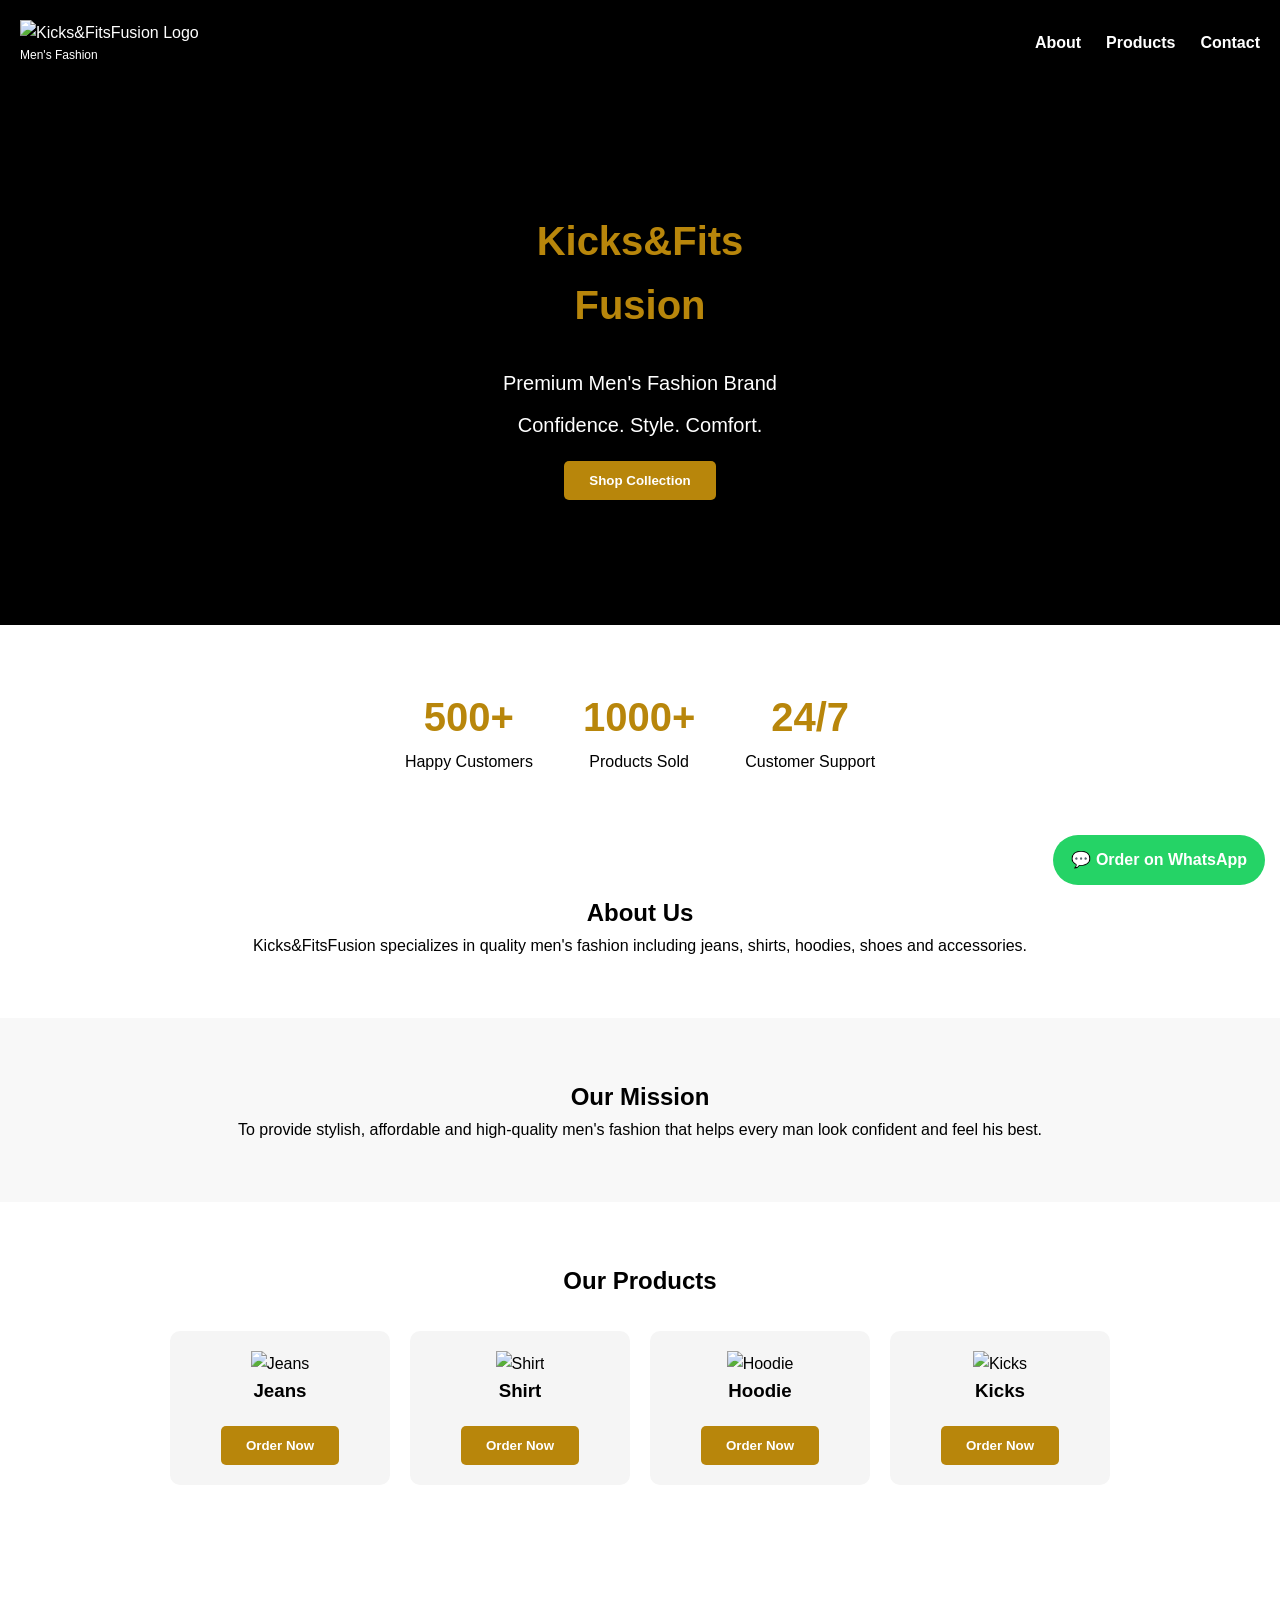
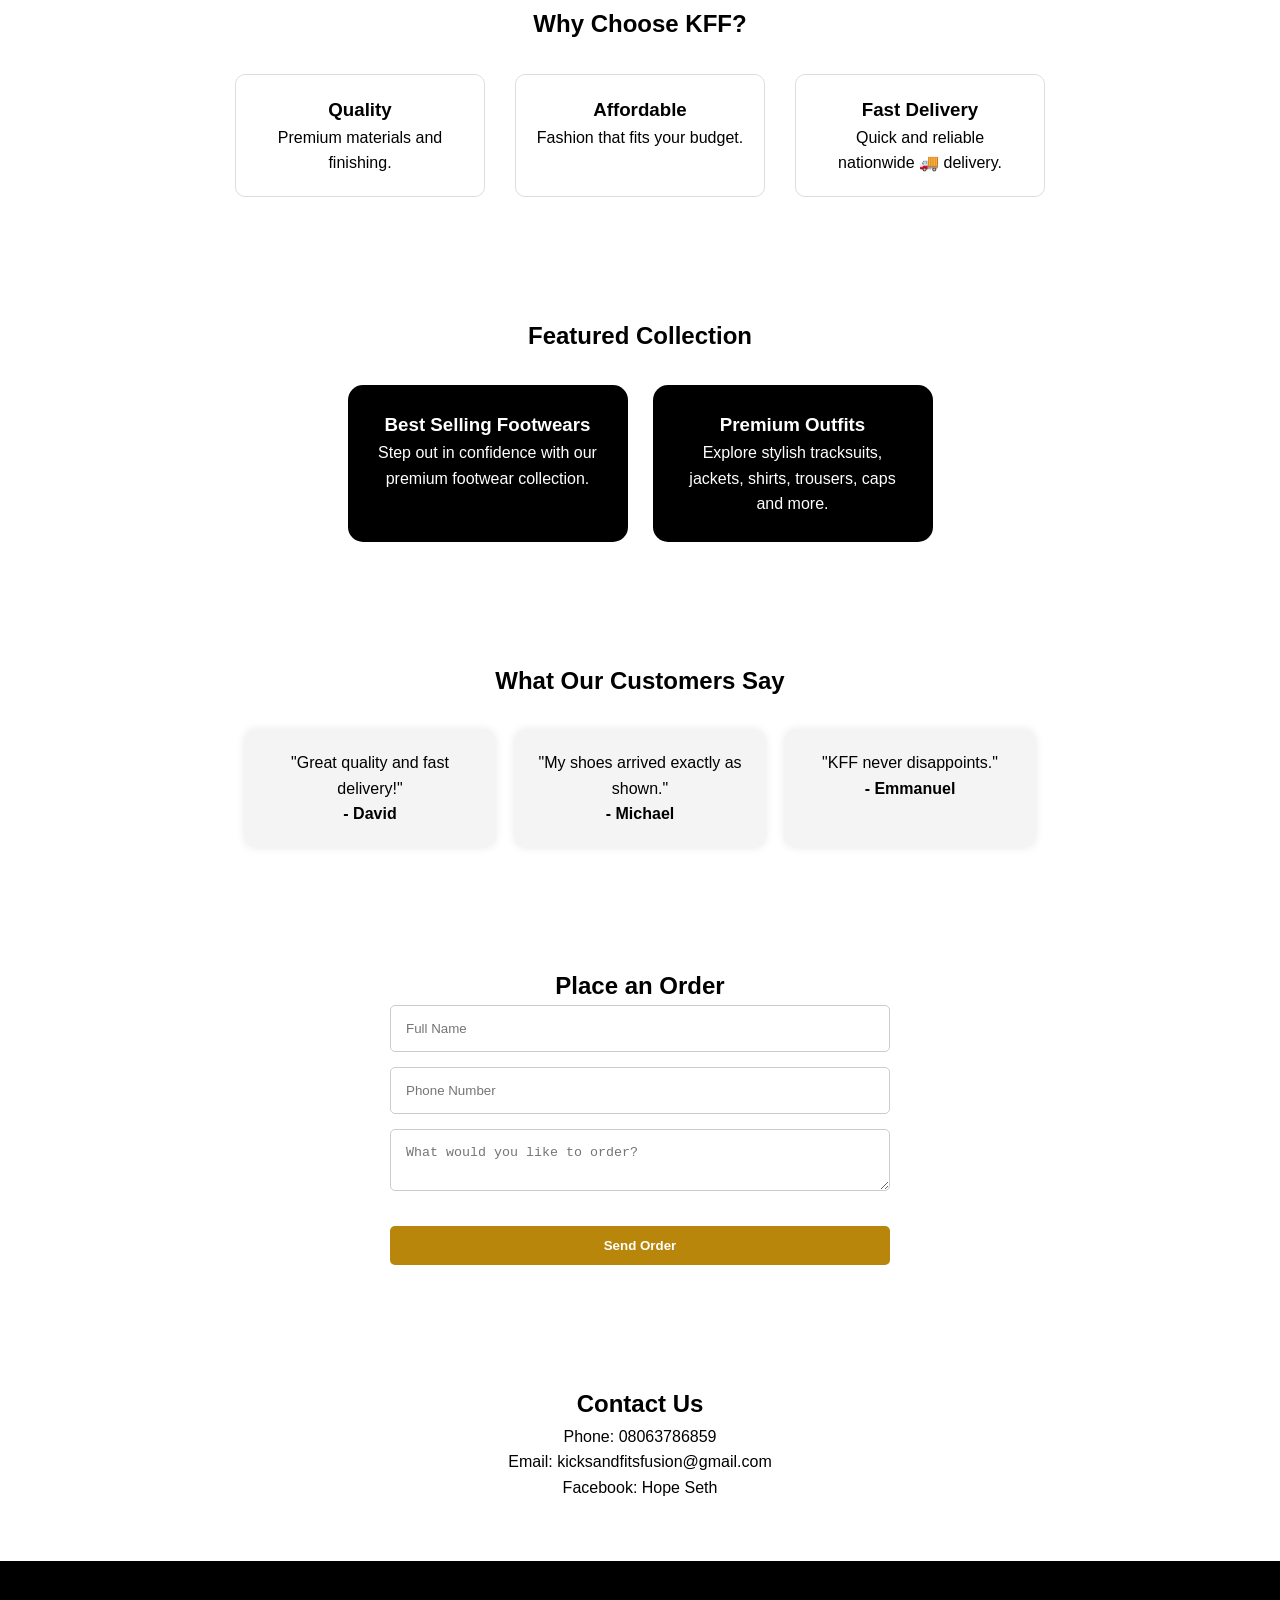
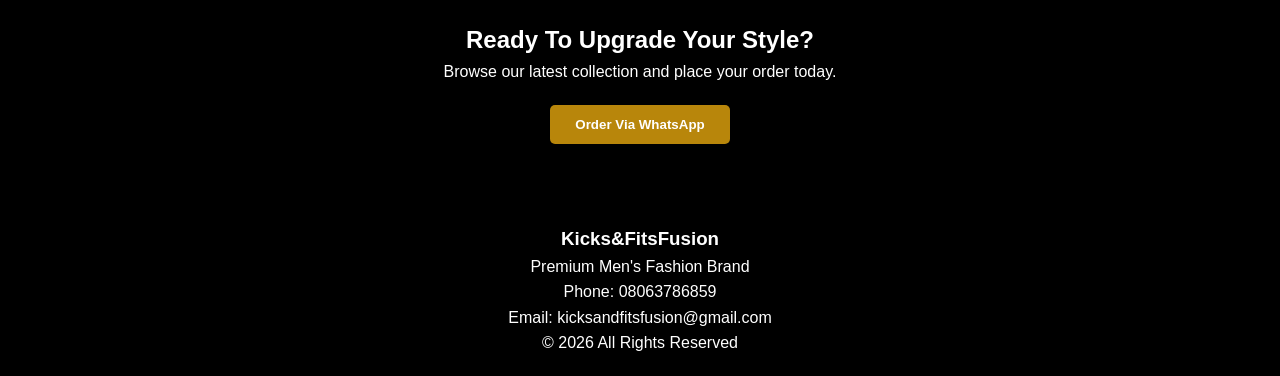
==== index.html @ 668418c9 "Add files via upload" ====
<!DOCTYPE html>
<html lang="en">

<head>
<meta charset="UTF-8">
<meta name="viewport" content="width=device-width, initial-scale=1.0">
<title>Kicks&FitsFusion</title>
<link rel="stylesheet" href="style.css">
</head>

<body>
<div class="bg-watermark">KFF</div>
<!-- WATERMARK (IMPORTANT - YOU MUST ADD THIS) -->
<div class="bg-watermark">KFF</div>

<header>

<nav>

<div class="brand">
<img src="images/Logo.png" alt="Kicks&FitsFusion Logo" class="logo">
<p>Men's Fashion</p>
</div>

<button id="menu-btn">☰</button>

<ul id="menu">
<li><a href="#about">About</a></li>
<li><a href="#products">Products</a></li>
<li><a href="#contact">Contact</a></li>
</ul>

</nav>

<div class="hero">
<h1>Kicks&Fits<br>Fusion</h1>
<p>Premium Men's Fashion Brand</p>
<p>Confidence. Style. Comfort.</p>

<a href="#products">
<button>Shop Collection</button>
</a>
</div>

</header>

<section class="stats">
<div><h2>500+</h2><p>Happy Customers</p></div>
<div><h2>1000+</h2><p>Products Sold</p></div>
<div><h2>24/7</h2><p>Customer Support</p></div>
</section>

<section id="about" class="about">
<h2>About Us</h2>
<p>Kicks&FitsFusion specializes in quality men's fashion including jeans, shirts, hoodies, shoes and accessories.</p>
</section>

<section class="mission">
<h2>Our Mission</h2>
<p>To provide stylish, affordable and high-quality men's fashion that helps every man look confident and feel his best.</p>
</section>

<section id="products" class="products">

<h2>Our Products</h2>

<div class="product-box">

<div class="card">
<img src="images/Jeans.jpg" alt="Jeans">
<h3>Jeans</h3>
<button onclick="orderProduct('Jeans')">Order Now</button>
</div>

<div class="card">
<img src="images/Shirt.jpg" alt="Shirt">
<h3>Shirt</h3>
<button onclick="orderProduct('Shirt')">Order Now</button>
</div>

<div class="card">
<img src="images/Hoodie.jpg" alt="Hoodie">
<h3>Hoodie</h3>
<button onclick="orderProduct('Hoodie')">Order Now</button>
</div>

<div class="card">
<img src="images/Kicks.jpg" alt="Kicks">
<h3>Kicks</h3>
<button onclick="orderProduct('Kicks')">Order Now</button>
</div>

</div>
</section>

<section class="featured">
<h2>Why Choose KFF?</h2>

<div class="feature-box">
<div><h3>Quality</h3><p>Premium materials and finishing.</p></div>
<div><h3>Affordable</h3><p>Fashion that fits your budget.</p></div>
<div><h3>Fast Delivery</h3><p>Quick and reliable nationwide 🚚 delivery.</p></div>
</div>
</section>

<section class="featured-collection">
<h2>Featured Collection</h2>

<div class="collection-grid">
<div class="collection-card">
<h3>Best Selling Footwears</h3>
<p>Step out in confidence with our premium footwear collection.</p>
</div>

<div class="collection-card">
<h3>Premium Outfits</h3>
<p>Explore stylish tracksuits, jackets, shirts, trousers, caps and more.</p>
</div>
</div>
</section>

<section class="testimonials">
<h2>What Our Customers Say</h2>

<div class="testimonial-box">
<div class="review"><p>"Great quality and fast delivery!"</p><h4>- David</h4></div>
<div class="review"><p>"My shoes arrived exactly as shown."</p><h4>- Michael</h4></div>
<div class="review"><p>"KFF never disappoints."</p><h4>- Emmanuel</h4></div>
</div>
</section>

<section class="order-form">
<h2>Place an Order</h2>

<form>
<input type="text" placeholder="Full Name" required>
<input type="tel" placeholder="Phone Number" required>
<textarea placeholder="What would you like to order?"></textarea>
<button type="submit">Send Order</button>
</form>
</section>

<section id="contact" class="contact">
<h2>Contact Us</h2>
<p>Phone: 08063786859</p>
<p>Email: kicksandfitsfusion@gmail.com</p>
<p>Facebook: Hope Seth</p>
</section>

<section class="cta">
<h2>Ready To Upgrade Your Style?</h2>
<p>Browse our latest collection and place your order today.</p>

<button onclick="orderProduct('General Order')">
Order Via WhatsApp
</button>
</section>

<footer>
<h3>Kicks&FitsFusion</h3>
<p>Premium Men's Fashion Brand</p>
<p>Phone: 08063786859</p>
<p>Email: kicksandfitsfusion@gmail.com</p>
<p>© 2026 All Rights Reserved</p>
</footer>

<a href="https://wa.me/2348063786859?text=Hello%20KFF,%20I%20would%20like%20to%20place%20an%20order."
class="whatsapp-btn"
target="_blank">
💬 Order on WhatsApp
</a>

<script src="script.js"></script>

</body>
</html>
---- style.css ----
*{
margin:0;
padding:0;
box-sizing:border-box;
}

body {
font-family:"Trebuchet MS", Arial, sans-serif;
line-height:1.6;
background:#ffffff;
overflow-x:hidden;
}

/* ANIMATED WATERMARK */
.bg-watermark {
position: fixed;
top: 50%;
left: 50%;
transform: translate(-50%, -50%);
font-size: 200px;
font-weight: 900;

/* MORE VISIBLE GOLD */
color: rgba(184, 134, 11, 0.18);

z-index: 0;
pointer-events: none;
white-space: nowrap;

/* stronger animation */
animation: kffFloat 5s ease-in-out infinite, kffGlow 2.5s ease-in-out infinite;
}

/* FLOAT ANIMATION */
@keyframes kffFloat {
0% {
transform: translate(-50%, -50%) scale(1);
}
50% {
transform: translate(-50%, -60%) scale(1.1);
}
100% {
transform: translate(-50%, -50%) scale(1);
}
}

/* GLOW PULSE */
@keyframes kffGlow {
0% {
opacity: 0.15;
filter: blur(0px);
}
50% {
opacity: 0.4;
filter: blur(1.5px);
}
100% {
opacity: 0.15;
filter: blur(0px);
}
}

/* GENERAL SECTIONS */
section{
padding:60px 20px;
}

/* NAVBAR */
nav{
display:flex;
justify-content:space-between;
align-items:center;
padding:20px;
background:black;
color:white;
}

.brand h2{
color:#B8860B;
margin:0;
}

.brand p{
font-size:12px;
color:white;
}

ul{
display:flex;
gap:25px;
list-style:none;
}

ul li a{
color:white;
text-decoration:none;
font-weight:bold;
}

ul li a:hover{
color:#B8860B;
}

/* MENU BUTTON */
#menu-btn{
display:none;
background:none;
border:none;
font-size:25px;
color:white;
cursor:pointer;
}

/* HERO */
.hero{
background:black;
color:white;
text-align:center;
padding:80px 20px;
min-height:60vh;
display:flex;
flex-direction:column;
justify-content:center;
align-items:center;
z-index:1;
position:relative;
}

.hero h1{
font-size:40px;
color:#B8860B;
margin-bottom:20px;
}

.hero p{
font-size:20px;
margin-top:10px;
}

/* BUTTONS */
button{
background:#B8860B;
color:white;
font-weight:bold;
padding:12px 25px;
border:none;
border-radius:5px;
cursor:pointer;
margin-top:20px;
}

button:hover{
opacity:0.9;
}

/* STATS */
.stats{
display:flex;
justify-content:center;
gap:50px;
text-align:center;
flex-wrap:wrap;
}

.stats h2{
color:#B8860B;
font-size:40px;
}

/* SECTIONS */
.about,
.products,
.contact,
.mission,
.featured,
.featured-collection,
.gallery,
.testimonials,
.order-form,
.cta{
text-align:center;
}

.mission{
background:#f8f8f8;
}

/* PRODUCT CARDS */
.product-box{
display:flex;
justify-content:center;
gap:20px;
flex-wrap:wrap;
margin-top:30px;
}

.card{
width:220px;
padding:20px;
background:#f5f5f5;
border-radius:10px;
text-align:center;
}

/* FEATURE BOX */
.feature-box{
display:flex;
justify-content:center;
gap:30px;
flex-wrap:wrap;
margin-top:30px;
}

.feature-box div{
width:250px;
padding:20px;
border:1px solid #ddd;
border-radius:10px;
}

/* COLLECTION */
.collection-grid{
display:flex;
justify-content:center;
gap:25px;
flex-wrap:wrap;
margin-top:30px;
}

.collection-card{
width:280px;
padding:25px;
background:black;
color:white;
border-radius:15px;
transition:0.3s;
}

.collection-card:hover{
transform:translateY(-8px);
}

/* GALLERY */
.gallery-grid{
display:grid;
grid-template-columns:repeat(auto-fit,minmax(220px,1fr));
gap:20px;
margin-top:30px;
}

.gallery-item{
height:200px;
background:#f5f5f5;
display:flex;
justify-content:center;
align-items:center;
border-radius:10px;
font-weight:bold;
}

/* TESTIMONIALS */
.testimonial-box{
display:flex;
justify-content:center;
gap:20px;
flex-wrap:wrap;
margin-top:30px;
}

.review{
width:250px;
padding:20px;
border-radius:10px;
background:#f4f4f4;
box-shadow:0 0 10px rgba(0,0,0,0.1);
}

/* FORM */
form{
display:flex;
flex-direction:column;
max-width:500px;
margin:auto;
gap:15px;
}

input,
textarea{
padding:15px;
border:1px solid #ccc;
border-radius:5px;
}

/* CTA */
.cta{
background:black;
color:white;
text-align:center;
}

/* FOOTER */
footer{
background:black;
color:white;
text-align:center;
padding:20px;
}

/* WHATSAPP BUTTON */
.whatsapp-btn{
position:fixed;
bottom:15px;
right:15px;
background:#25D366;
color:white;
padding:12px 18px;
border-radius:50px;
text-decoration:none;
font-weight:bold;
z-index:1000;
}

/* MOBILE */
@media(max-width:768px){

#menu-btn{
display:block;
}

#menu{
display:none;
flex-direction:column;
width:100%;
text-align:center;
}

#menu.active{
display:flex;
}

.hero h1{
font-size:32px;
}

.stats{
flex-direction:column;
}

.card img{
width:100%;
height:180px;
object-fit:cover;
border-radius:10px;
margin-bottom:10px;
}
}

/* SMOOTH SCROLL */
html {
scroll-behavior: smooth;
}

/* LOGO */
.logo{
width: 60px;
height: 60px;
object-fit: contain;
}
body, header, section, footer {
position: relative;
z-index: 1;
}
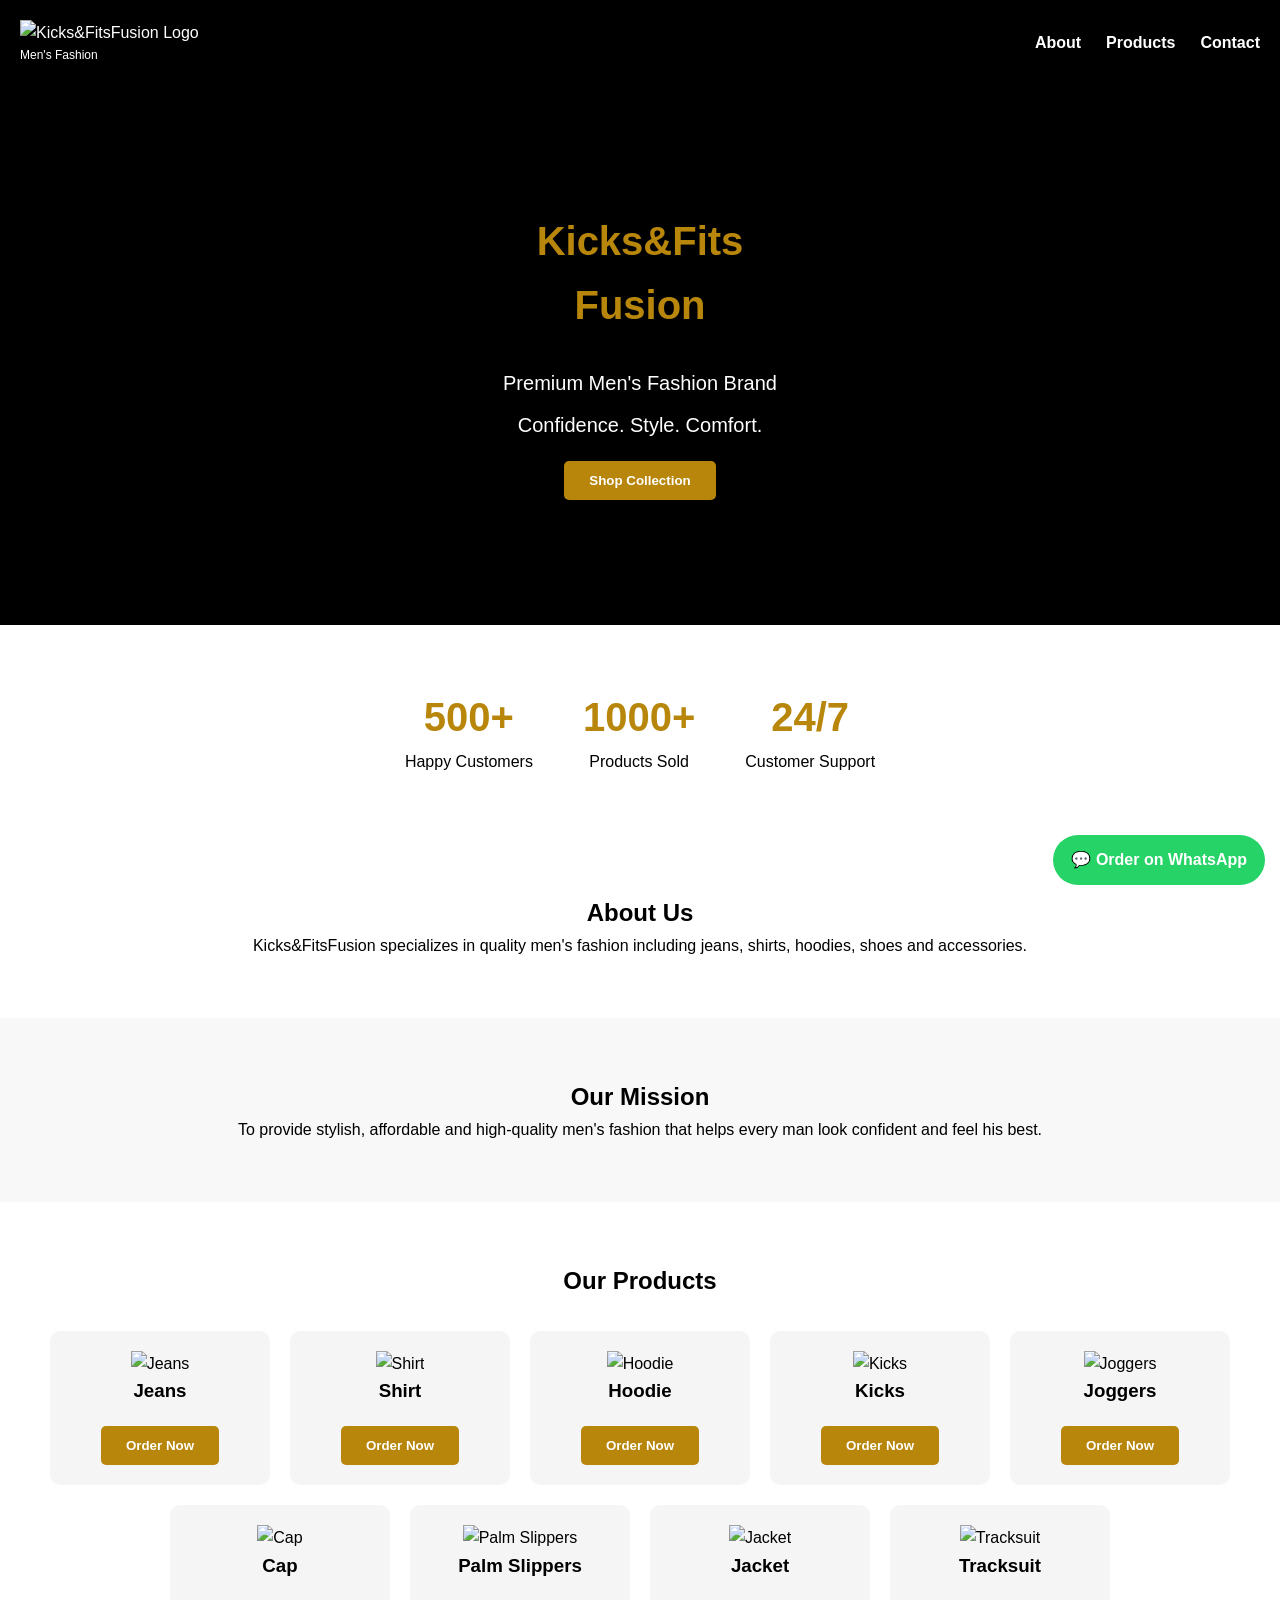
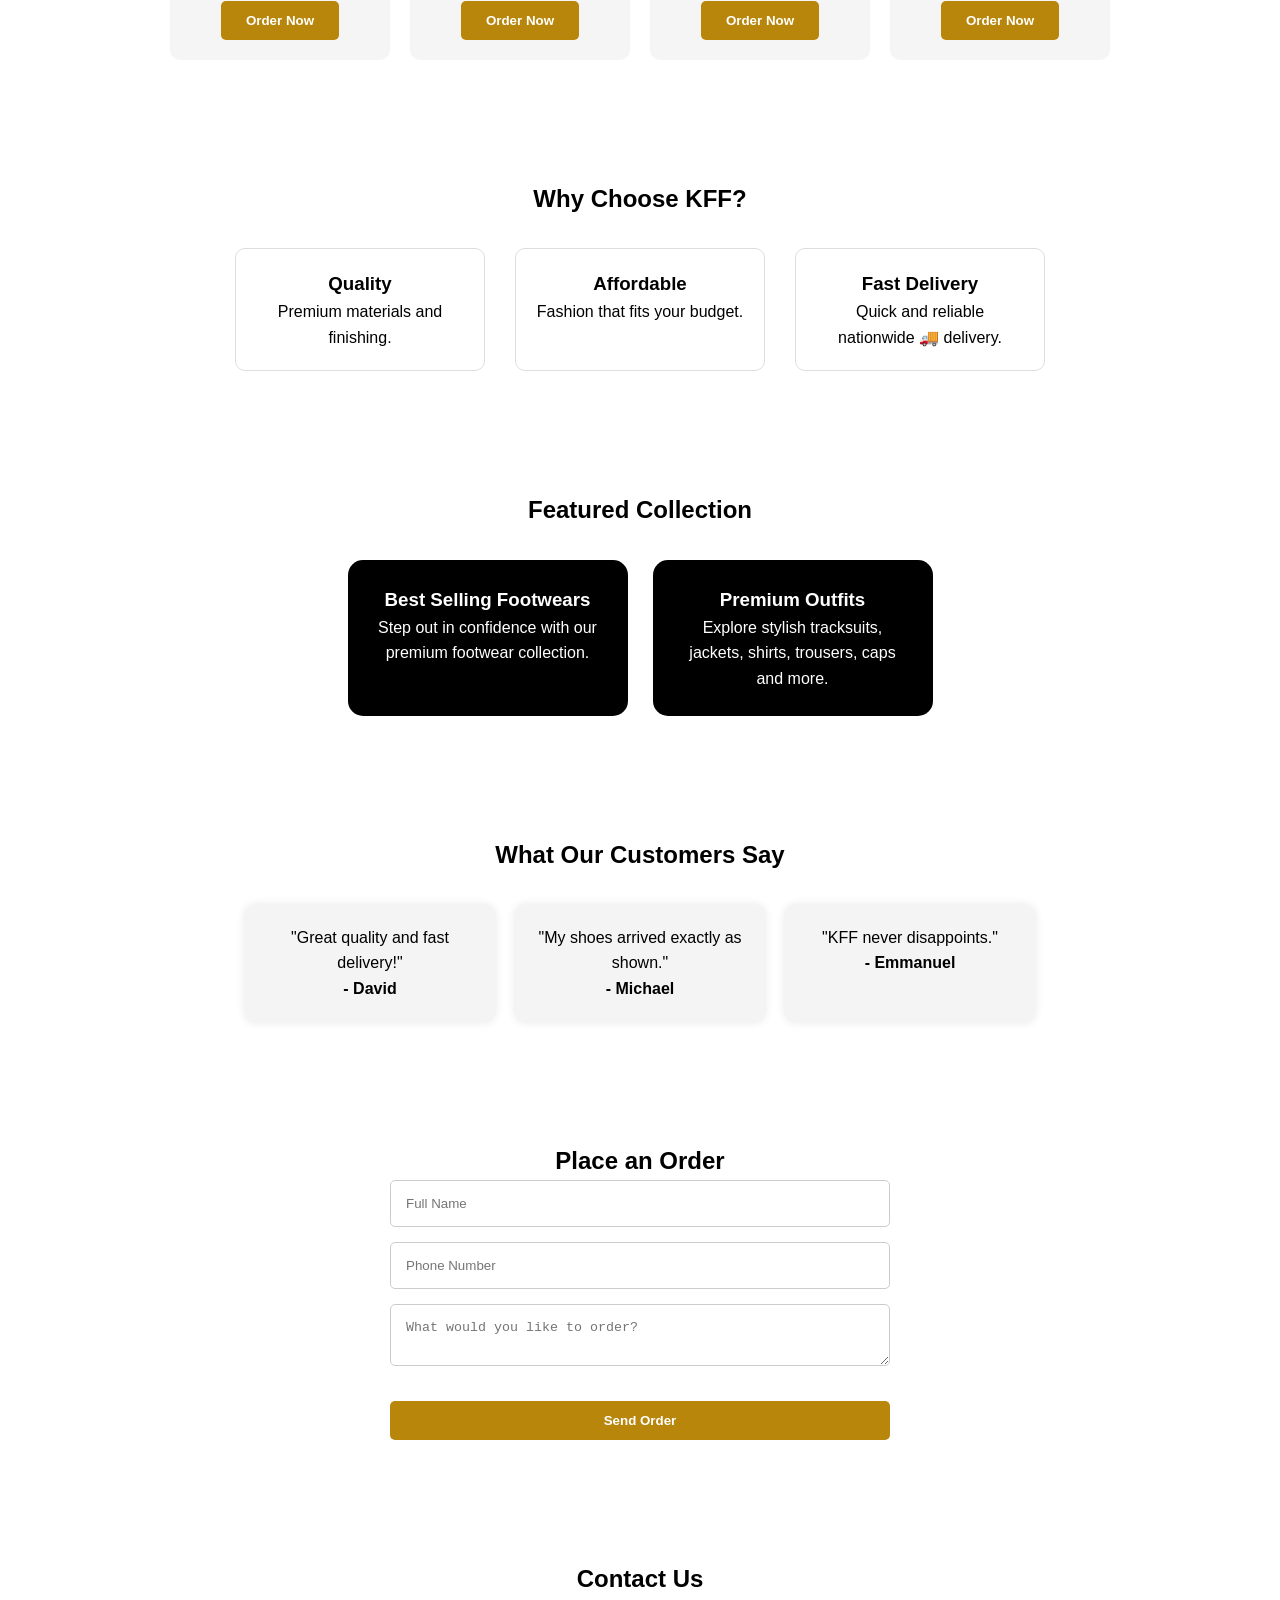
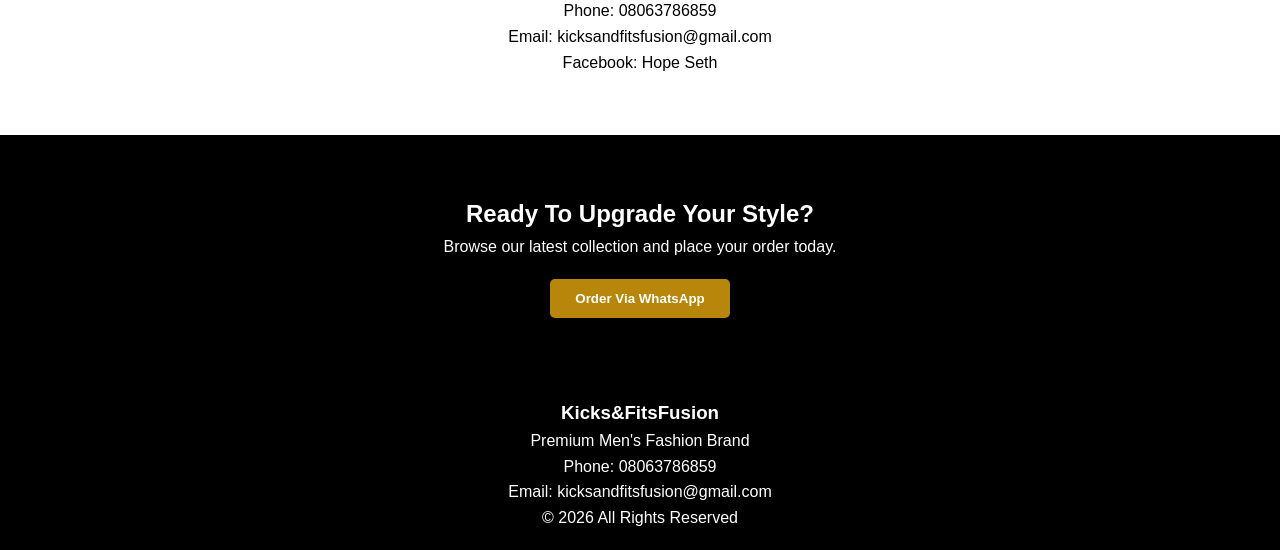
==== commit 2ca3b5de: "Add files via upload" ====
--- a/index.html
+++ b/index.html
@@ -90,6 +90,42 @@
 <button onclick="orderProduct('Kicks')">Order Now</button>
 </div>
 
+<!-- NEW ITEMS YOU ADDED -->
+
+<div class="card">
+<img src="images/Joggers.jpg" alt="Joggers">
+<h3>Joggers</h3>
+<button onclick="orderProduct('Joggers')">Order Now</button>
+</div>
+
+<div class="card">
+<img src="images/Cap.jpg" alt="Cap">
+<h3>Cap</h3>
+<button onclick="orderProduct('Cap')">Order Now</button>
+</div>
+
+<div class="card">
+<img src="images/Palm Slippers.jpg" alt="Palm Slippers">
+<h3>Palm Slippers</h3>
+<button onclick="orderProduct('Palm Slippers')">Order Now</button>
+</div>
+
+<div class="card">
+<img src="images/Jacket.jpg" alt="Jacket">
+<h3>Jacket</h3>
+<button onclick="orderProduct('Jacket')">Order Now</button>
+</div>
+
+<div class="card">
+<img src="images/Tracksuit.jpg" alt="Tracksuit">
+<h3>Tracksuit</h3>
+<button onclick="orderProduct('Tracksuit')">Order Now</button>
+</div>
+
+</div>
+</section>
+</div>
+</section>
 </div>
 </section>
 
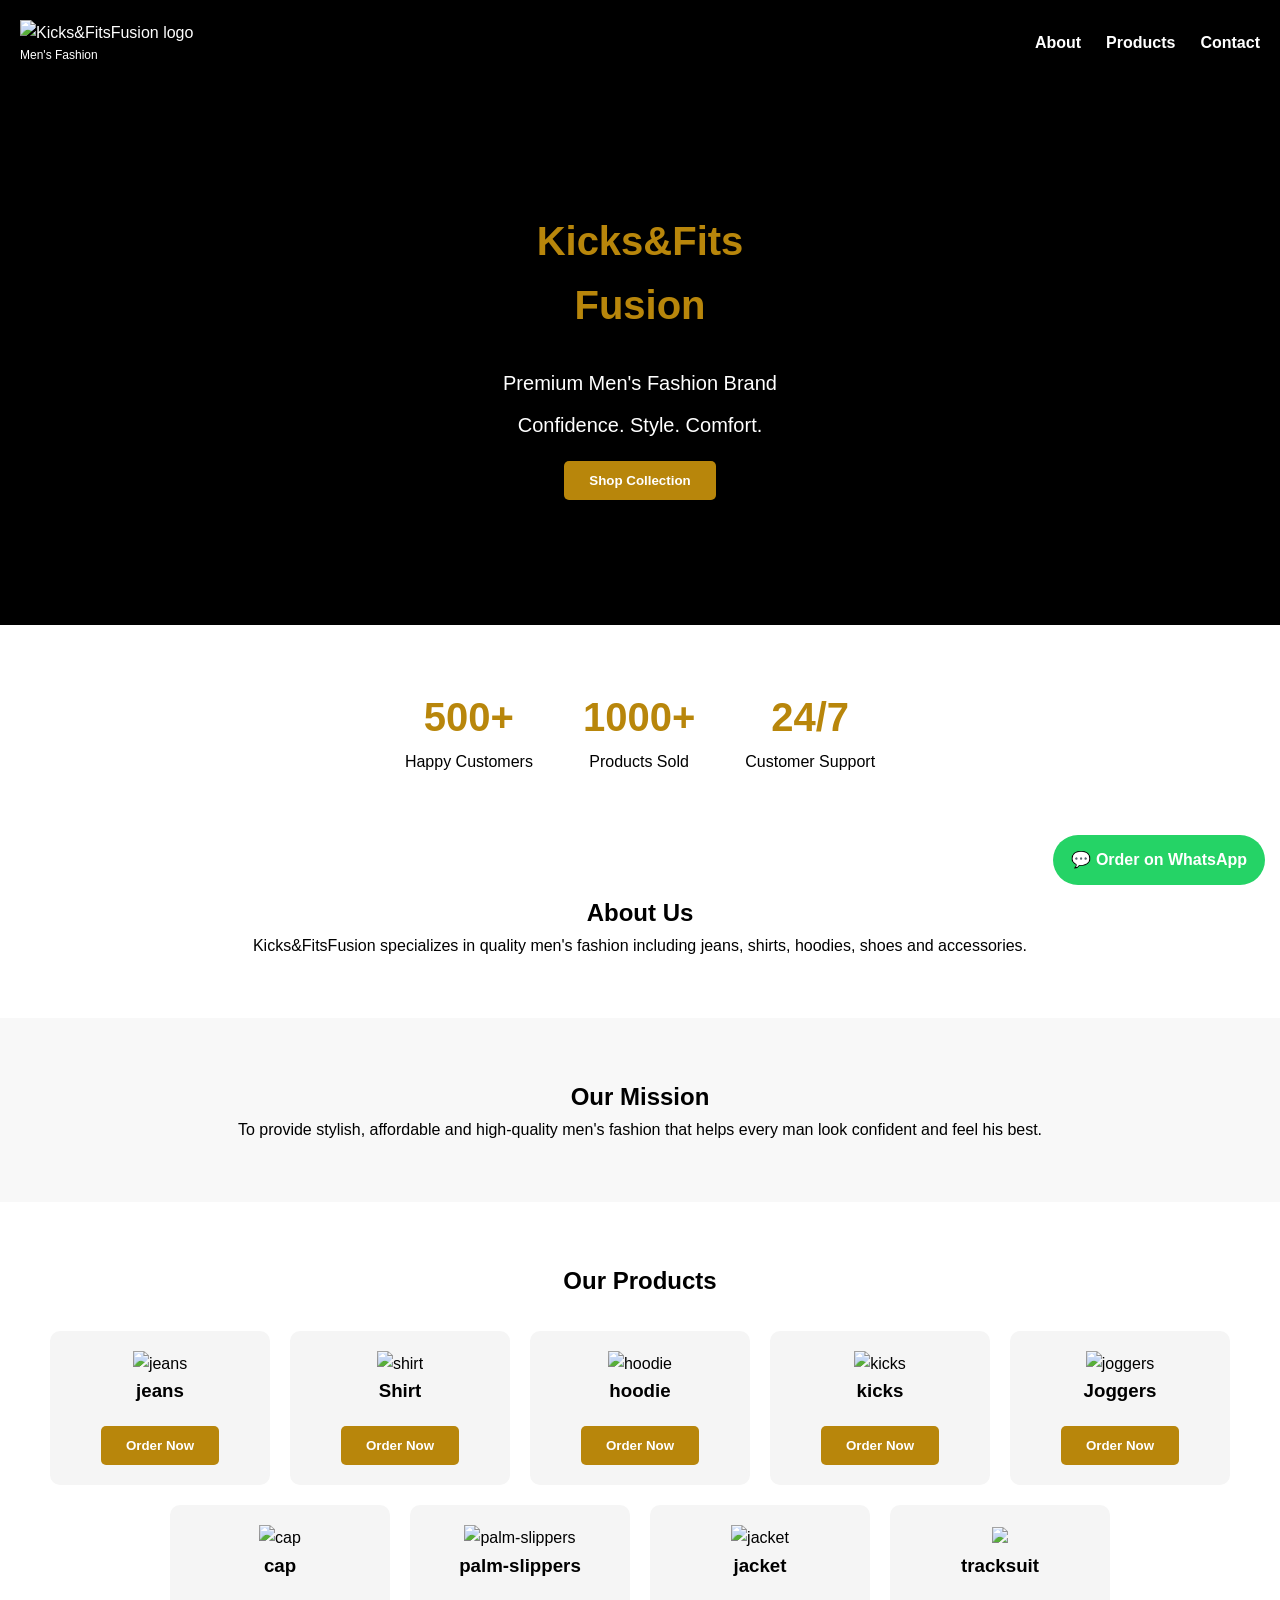
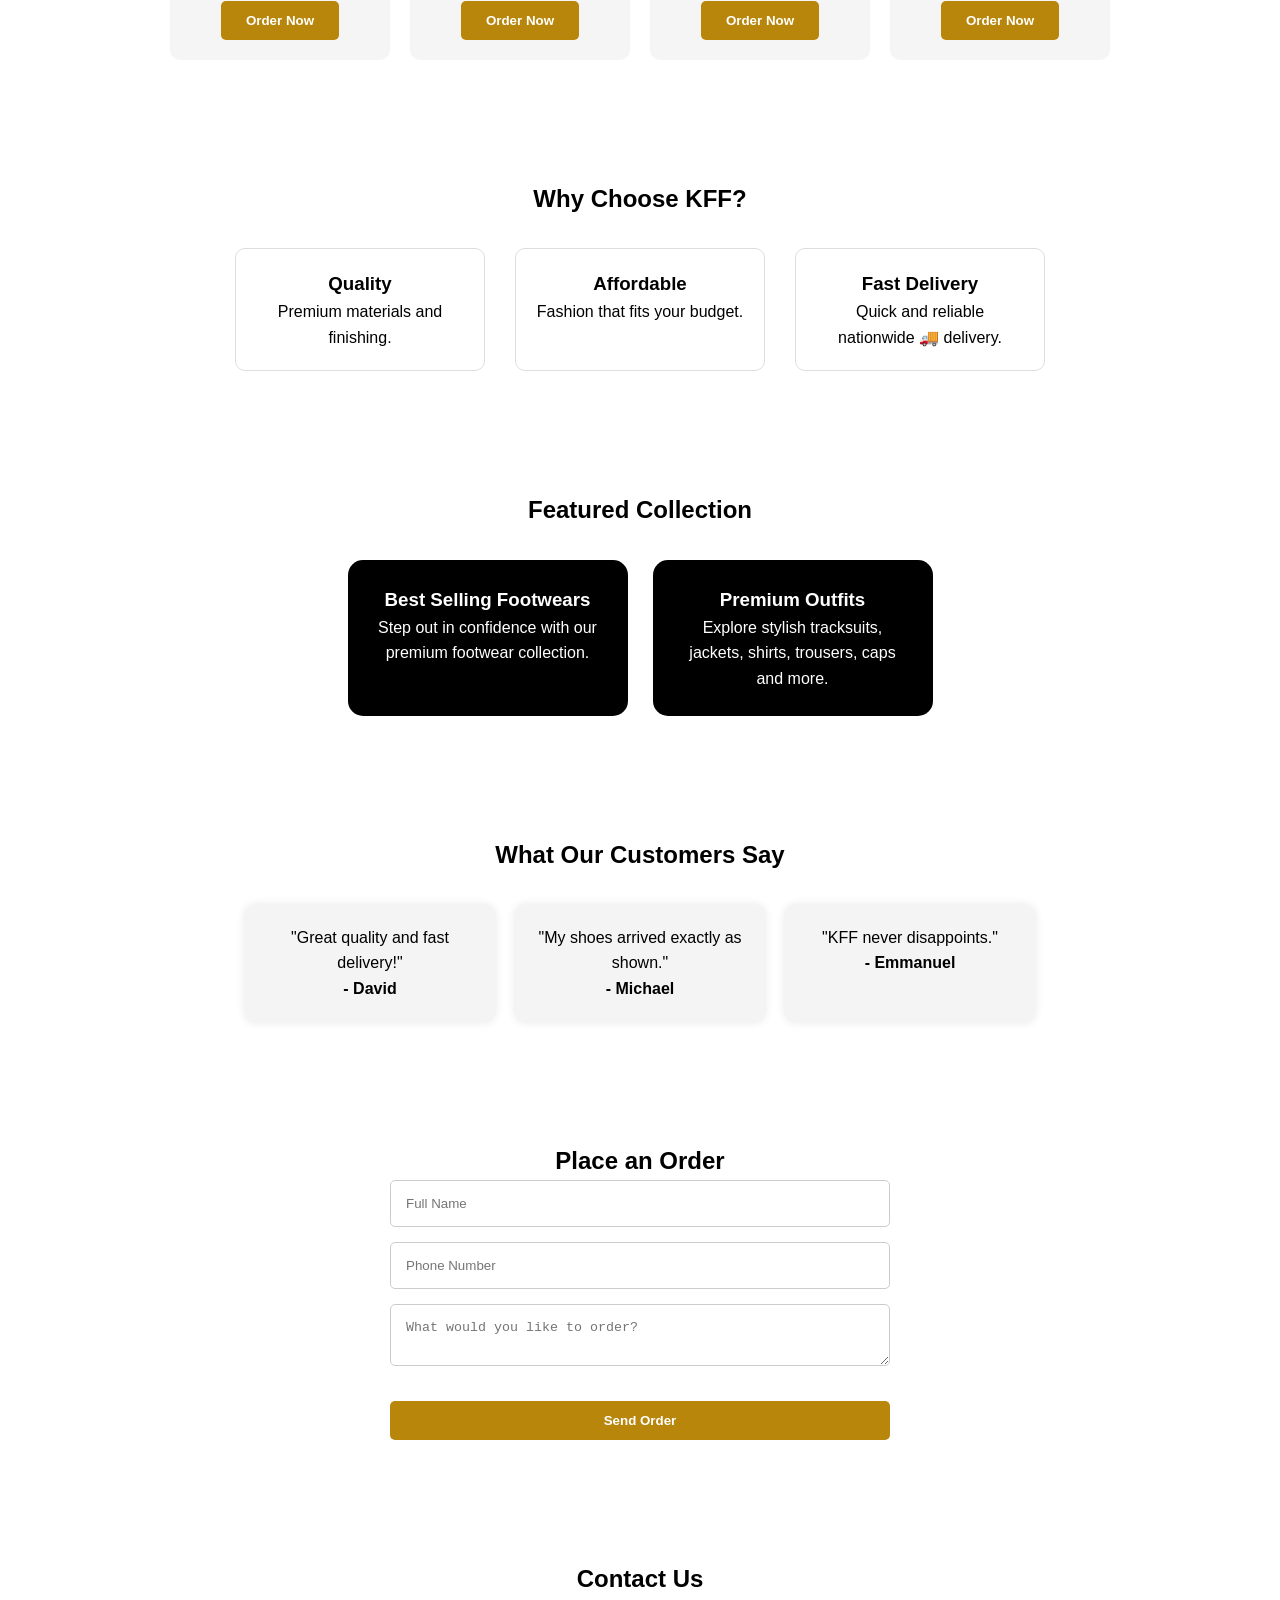
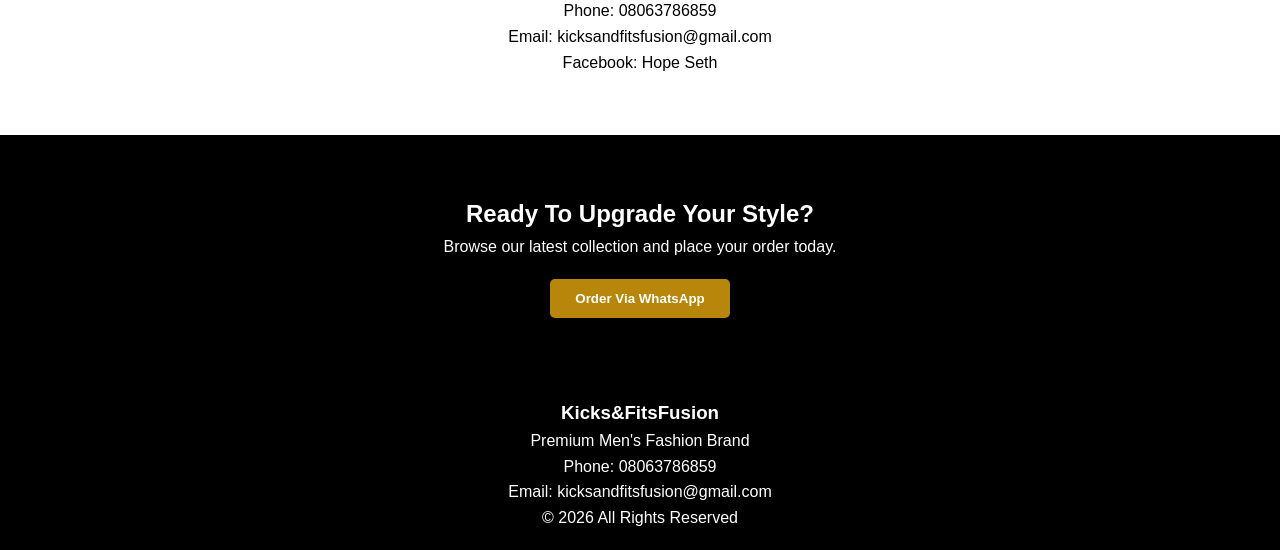
==== commit 1289c992: "Add files via upload" ====
--- a/index.html
+++ b/index.html
@@ -18,7 +18,7 @@
 <nav>
 
 <div class="brand">
-<img src="images/Logo.png" alt="Kicks&FitsFusion Logo" class="logo">
+<img src="images/logo.jpg" alt="Kicks&FitsFusion logo" class="logo">
 <p>Men's Fashion</p>
 </div>
 
@@ -67,59 +67,60 @@
 <div class="product-box">
 
 <div class="card">
-<img src="images/Jeans.jpg" alt="Jeans">
-<h3>Jeans</h3>
-<button onclick="orderProduct('Jeans')">Order Now</button>
-</div>
-
-<div class="card">
-<img src="images/Shirt.jpg" alt="Shirt">
+<img src="images/jeans.jpg" alt="jeans">
+<h3>jeans</h3>
+<button onclick="orderProduct('jeans')">Order Now</button>
+</div>
+
+<div class="card">
+<img src="images/shirt.jpg" alt="shirt">
 <h3>Shirt</h3>
-<button onclick="orderProduct('Shirt')">Order Now</button>
-</div>
-
-<div class="card">
-<img src="images/Hoodie.jpg" alt="Hoodie">
-<h3>Hoodie</h3>
-<button onclick="orderProduct('Hoodie')">Order Now</button>
-</div>
-
-<div class="card">
-<img src="images/Kicks.jpg" alt="Kicks">
-<h3>Kicks</h3>
-<button onclick="orderProduct('Kicks')">Order Now</button>
+<button onclick="orderProduct('shirt')">Order Now</button>
+</div>
+
+<div class="card">
+<img src="images/hoodie.jpg" alt="hoodie">
+<h3>hoodie</h3>
+<button onclick="orderProduct('hoodie')">Order Now</button>
+</div>
+
+<div class="card">
+<img src="images/kicks.jpg" alt="kicks">
+<h3>kicks</h3>
+<button onclick="orderProduct('kicks')">Order Now</button>
 </div>
 
 <!-- NEW ITEMS YOU ADDED -->
 
 <div class="card">
-<img src="images/Joggers.jpg" alt="Joggers">
+<img src="images/joggers.jpg" alt="joggers">
 <h3>Joggers</h3>
-<button onclick="orderProduct('Joggers')">Order Now</button>
-</div>
-
-<div class="card">
-<img src="images/Cap.jpg" alt="Cap">
-<h3>Cap</h3>
-<button onclick="orderProduct('Cap')">Order Now</button>
-</div>
-
-<div class="card">
-<img src="images/Palm Slippers.jpg" alt="Palm Slippers">
-<h3>Palm Slippers</h3>
-<button onclick="orderProduct('Palm Slippers')">Order Now</button>
-</div>
-
-<div class="card">
-<img src="images/Jacket.jpg" alt="Jacket">
-<h3>Jacket</h3>
-<button onclick="orderProduct('Jacket')">Order Now</button>
-</div>
-
-<div class="card">
-<img src="images/Tracksuit.jpg" alt="Tracksuit">
-<h3>Tracksuit</h3>
-<button onclick="orderProduct('Tracksuit')">Order Now</button>
+<button onclick="orderProduct('joggers')">Order Now</button>
+</div>
+
+<div class="card">
+<img src="images/cap.jpg" alt="cap">
+<h3>cap</h3>
+<button onclick="orderProduct('cap')">Order Now</button>
+</div>
+
+<div class="card">
+<img src="images/palm-slippers.jpg" alt="palm-slippers">
+<h3>palm-slippers</h3>
+<button onclick="orderProduct('palm-slippers')">Order Now</button>
+</div>
+
+
+<div class="card">
+<img src="images/jacket.jpg" alt="jacket">
+<h3>jacket</h3>
+<button onclick="orderProduct('jacket')">Order Now</button>
+</div>
+
+<div class="card">
+<img src="images/tracksuit.jpg"tracksuit">
+<h3>tracksuit</h3>
+<button onclick="orderProduct('tracksuit')">Order Now</button>
 </div>
 
 </div>
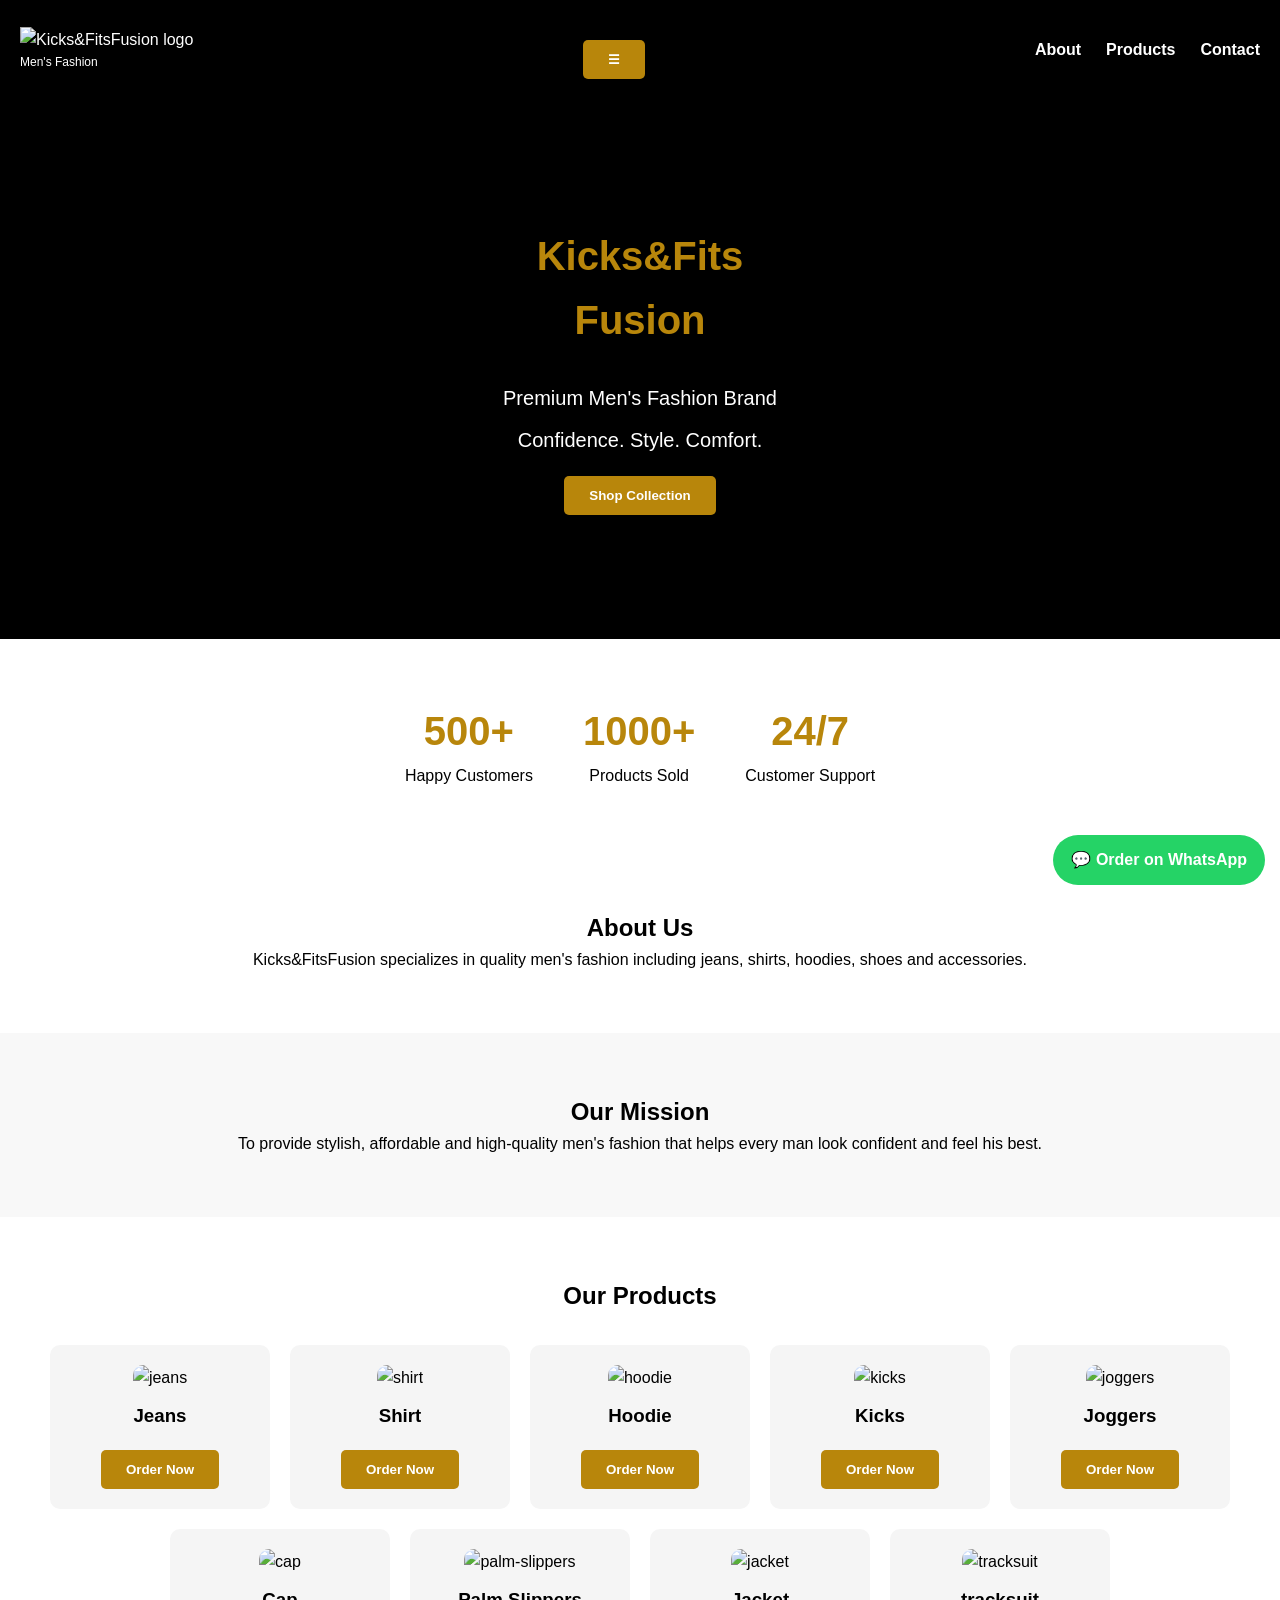
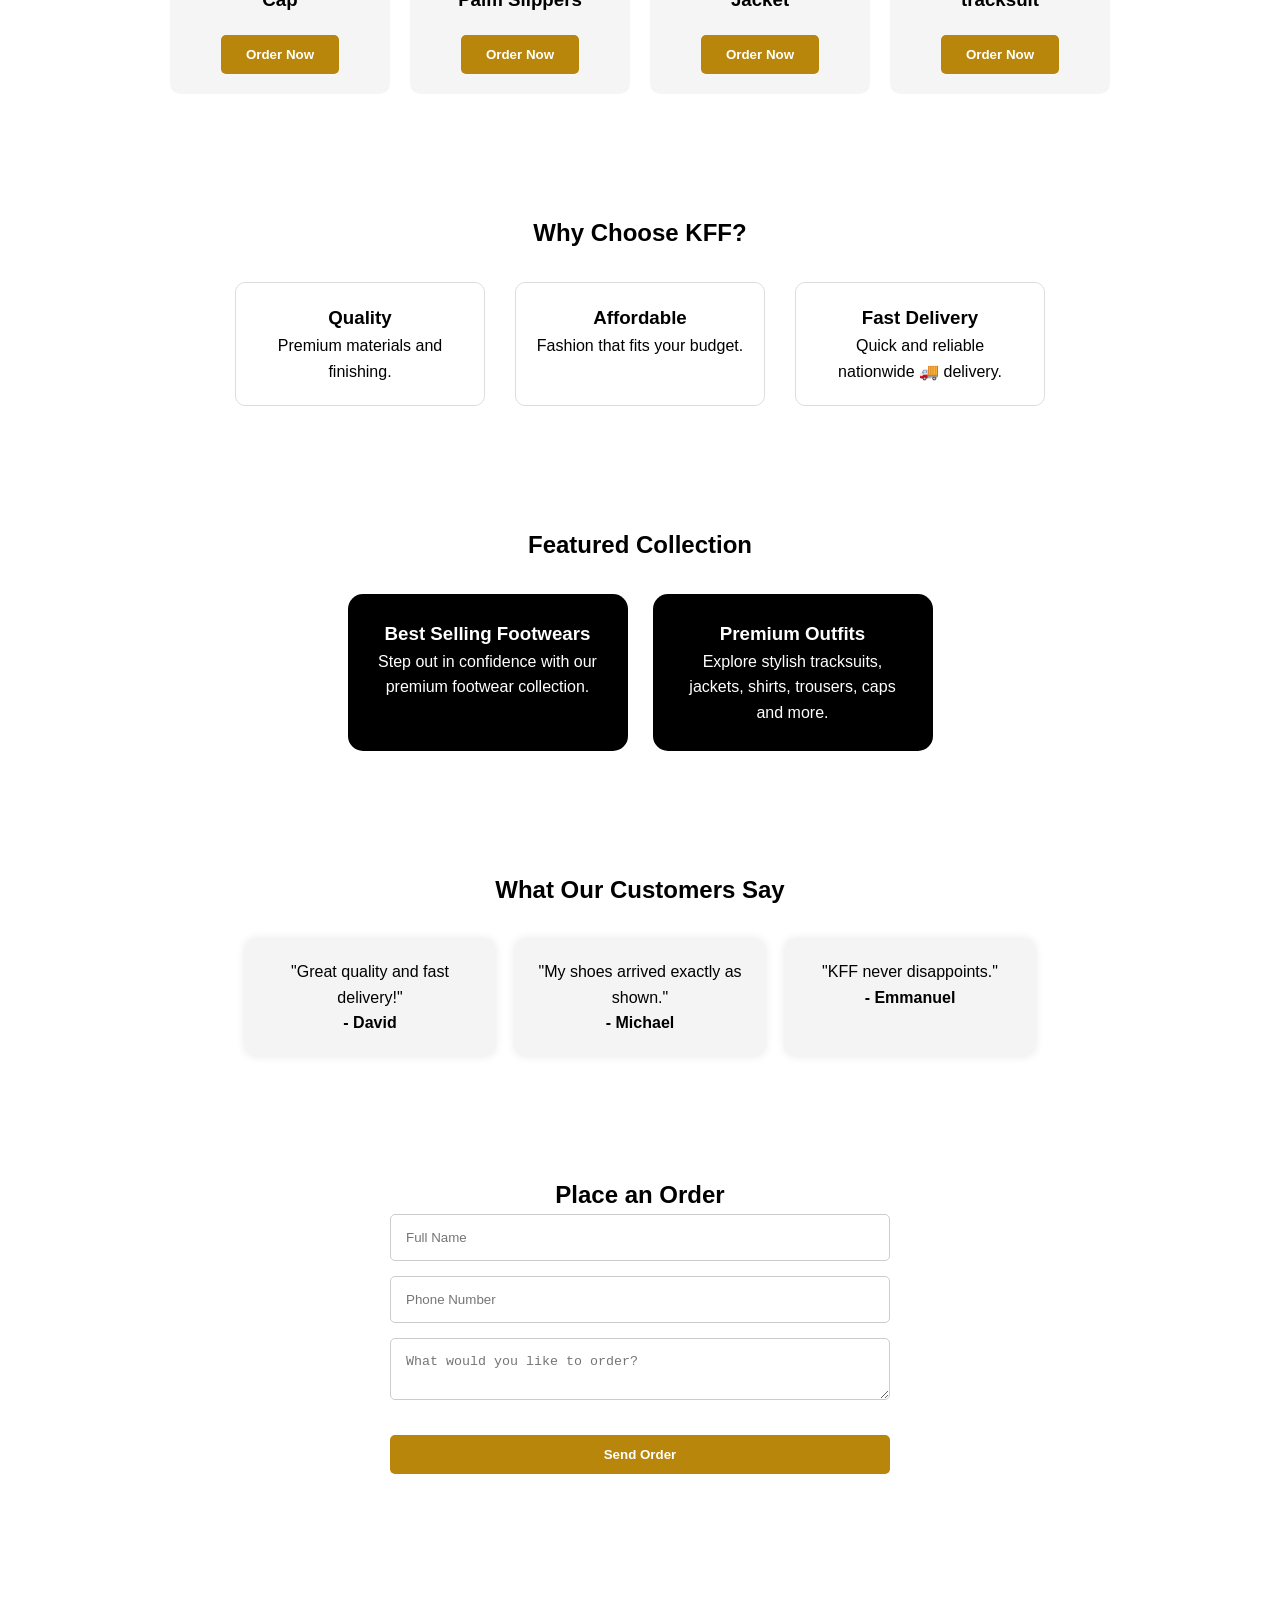
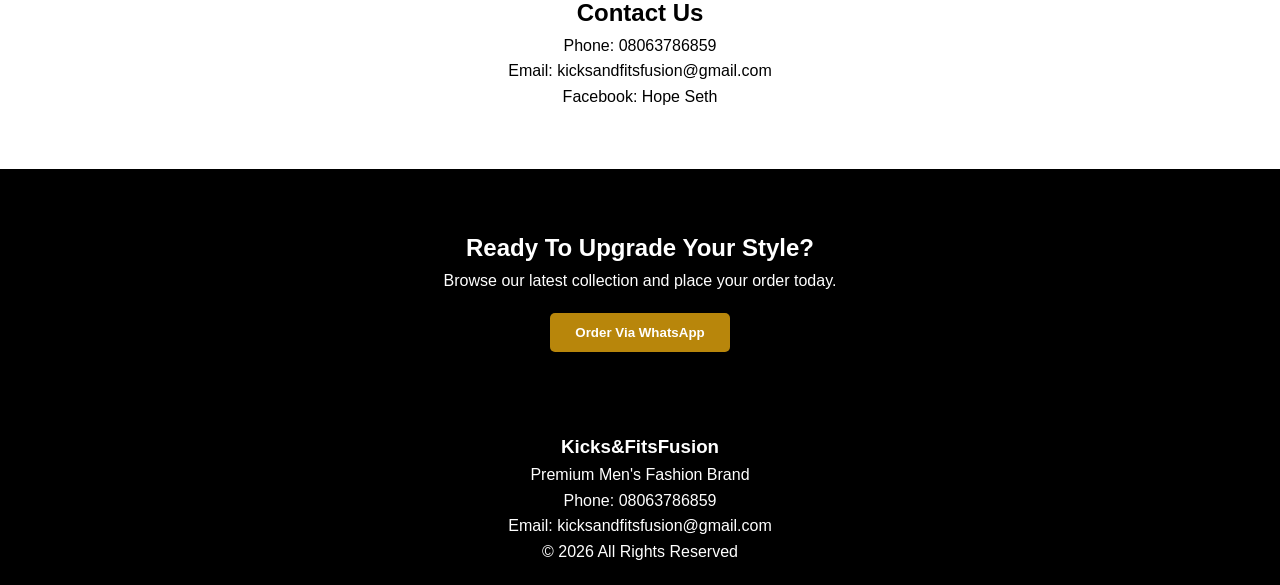
==== commit f7b4ccad: "Add files via upload" ====
--- a/index.html
+++ b/index.html
@@ -1,4 +1,5 @@
 <!DOCTYPE html>
+
 <html lang="en">
 
 <head>
@@ -9,8 +10,7 @@
 </head>
 
 <body>
-<div class="bg-watermark">KFF</div>
-<!-- WATERMARK (IMPORTANT - YOU MUST ADD THIS) -->
+
 <div class="bg-watermark">KFF</div>
 
 <header>
@@ -68,7 +68,7 @@
 
 <div class="card">
 <img src="images/jeans.jpg" alt="jeans">
-<h3>jeans</h3>
+<h3>Jeans</h3>
 <button onclick="orderProduct('jeans')">Order Now</button>
 </div>
 
@@ -80,17 +80,15 @@
 
 <div class="card">
 <img src="images/hoodie.jpg" alt="hoodie">
-<h3>hoodie</h3>
+<h3>Hoodie</h3>
 <button onclick="orderProduct('hoodie')">Order Now</button>
 </div>
 
 <div class="card">
 <img src="images/kicks.jpg" alt="kicks">
-<h3>kicks</h3>
+<h3>Kicks</h3>
 <button onclick="orderProduct('kicks')">Order Now</button>
 </div>
-
-<!-- NEW ITEMS YOU ADDED -->
 
 <div class="card">
 <img src="images/joggers.jpg" alt="joggers">
@@ -100,34 +98,30 @@
 
 <div class="card">
 <img src="images/cap.jpg" alt="cap">
-<h3>cap</h3>
+<h3>Cap</h3>
 <button onclick="orderProduct('cap')">Order Now</button>
 </div>
 
 <div class="card">
 <img src="images/palm-slippers.jpg" alt="palm-slippers">
-<h3>palm-slippers</h3>
+<h3>Palm Slippers</h3>
 <button onclick="orderProduct('palm-slippers')">Order Now</button>
 </div>
 
-
 <div class="card">
 <img src="images/jacket.jpg" alt="jacket">
-<h3>jacket</h3>
+<h3>Jacket</h3>
 <button onclick="orderProduct('jacket')">Order Now</button>
 </div>
 
 <div class="card">
-<img src="images/tracksuit.jpg"tracksuit">
+<img src="images/tracksuit.jpg" alt="tracksuit">
 <h3>tracksuit</h3>
 <button onclick="orderProduct('tracksuit')">Order Now</button>
 </div>
 
 </div>
-</section>
-</div>
-</section>
-</div>
+
 </section>
 
 <section class="featured">
@@ -154,6 +148,7 @@
 <p>Explore stylish tracksuits, jackets, shirts, trousers, caps and more.</p>
 </div>
 </div>
+
 </section>
 
 <section class="testimonials">
@@ -164,6 +159,7 @@
 <div class="review"><p>"My shoes arrived exactly as shown."</p><h4>- Michael</h4></div>
 <div class="review"><p>"KFF never disappoints."</p><h4>- Emmanuel</h4></div>
 </div>
+
 </section>
 
 <section class="order-form">
@@ -175,6 +171,7 @@
 <textarea placeholder="What would you like to order?"></textarea>
 <button type="submit">Send Order</button>
 </form>
+
 </section>
 
 <section id="contact" class="contact">
@@ -191,6 +188,7 @@
 <button onclick="orderProduct('General Order')">
 Order Via WhatsApp
 </button>
+
 </section>
 
 <footer>
@@ -204,10 +202,9 @@
 <a href="https://wa.me/2348063786859?text=Hello%20KFF,%20I%20would%20like%20to%20place%20an%20order."
 class="whatsapp-btn"
 target="_blank">
-💬 Order on WhatsApp
-</a>
+💬 Order on WhatsApp </a>
 
 <script src="script.js"></script>
 
 </body>
-</html>+</html>
--- a/style.css
+++ b/style.css
@@ -19,53 +19,29 @@
 transform: translate(-50%, -50%);
 font-size: 200px;
 font-weight: 900;
-
-/* MORE VISIBLE GOLD */
 color: rgba(184, 134, 11, 0.18);
-
 z-index: 0;
 pointer-events: none;
 white-space: nowrap;
-
-/* stronger animation */
 animation: kffFloat 5s ease-in-out infinite, kffGlow 2.5s ease-in-out infinite;
 }
 
-/* FLOAT ANIMATION */
 @keyframes kffFloat {
-0% {
-transform: translate(-50%, -50%) scale(1);
-}
-50% {
-transform: translate(-50%, -60%) scale(1.1);
-}
-100% {
-transform: translate(-50%, -50%) scale(1);
-}
-}
-
-/* GLOW PULSE */
+0% { transform: translate(-50%, -50%) scale(1); }
+50% { transform: translate(-50%, -60%) scale(1.1); }
+100% { transform: translate(-50%, -50%) scale(1); }
+}
+
 @keyframes kffGlow {
-0% {
-opacity: 0.15;
-filter: blur(0px);
-}
-50% {
-opacity: 0.4;
-filter: blur(1.5px);
-}
-100% {
-opacity: 0.15;
-filter: blur(0px);
-}
-}
-
-/* GENERAL SECTIONS */
+0% { opacity: 0.15; filter: blur(0px); }
+50% { opacity: 0.4; filter: blur(1.5px); }
+100% { opacity: 0.15; filter: blur(0px); }
+}
+
 section{
 padding:60px 20px;
 }
 
-/* NAVBAR */
 nav{
 display:flex;
 justify-content:space-between;
@@ -75,11 +51,6 @@
 color:white;
 }
 
-.brand h2{
-color:#B8860B;
-margin:0;
-}
-
 .brand p{
 font-size:12px;
 color:white;
@@ -97,11 +68,8 @@
 font-weight:bold;
 }
 
-ul li a:hover{
-color:#B8860B;
-}
-
-/* MENU BUTTON */
+ul li a:hover
+
 #menu-btn{
 display:none;
 background:none;
@@ -111,7 +79,6 @@
 cursor:pointer;
 }
 
-/* HERO */
 .hero{
 background:black;
 color:white;
@@ -137,7 +104,6 @@
 margin-top:10px;
 }
 
-/* BUTTONS */
 button{
 background:#B8860B;
 color:white;
@@ -153,7 +119,6 @@
 opacity:0.9;
 }
 
-/* STATS */
 .stats{
 display:flex;
 justify-content:center;
@@ -167,7 +132,6 @@
 font-size:40px;
 }
 
-/* SECTIONS */
 .about,
 .products,
 .contact,
@@ -185,7 +149,6 @@
 background:#f8f8f8;
 }
 
-/* PRODUCT CARDS */
 .product-box{
 display:flex;
 justify-content:center;
@@ -202,150 +165,7 @@
 text-align:center;
 }
 
-/* FEATURE BOX */
-.feature-box{
-display:flex;
-justify-content:center;
-gap:30px;
-flex-wrap:wrap;
-margin-top:30px;
-}
-
-.feature-box div{
-width:250px;
-padding:20px;
-border:1px solid #ddd;
-border-radius:10px;
-}
-
-/* COLLECTION */
-.collection-grid{
-display:flex;
-justify-content:center;
-gap:25px;
-flex-wrap:wrap;
-margin-top:30px;
-}
-
-.collection-card{
-width:280px;
-padding:25px;
-background:black;
-color:white;
-border-radius:15px;
-transition:0.3s;
-}
-
-.collection-card:hover{
-transform:translateY(-8px);
-}
-
-/* GALLERY */
-.gallery-grid{
-display:grid;
-grid-template-columns:repeat(auto-fit,minmax(220px,1fr));
-gap:20px;
-margin-top:30px;
-}
-
-.gallery-item{
-height:200px;
-background:#f5f5f5;
-display:flex;
-justify-content:center;
-align-items:center;
-border-radius:10px;
-font-weight:bold;
-}
-
-/* TESTIMONIALS */
-.testimonial-box{
-display:flex;
-justify-content:center;
-gap:20px;
-flex-wrap:wrap;
-margin-top:30px;
-}
-
-.review{
-width:250px;
-padding:20px;
-border-radius:10px;
-background:#f4f4f4;
-box-shadow:0 0 10px rgba(0,0,0,0.1);
-}
-
-/* FORM */
-form{
-display:flex;
-flex-direction:column;
-max-width:500px;
-margin:auto;
-gap:15px;
-}
-
-input,
-textarea{
-padding:15px;
-border:1px solid #ccc;
-border-radius:5px;
-}
-
-/* CTA */
-.cta{
-background:black;
-color:white;
-text-align:center;
-}
-
-/* FOOTER */
-footer{
-background:black;
-color:white;
-text-align:center;
-padding:20px;
-}
-
-/* WHATSAPP BUTTON */
-.whatsapp-btn{
-position:fixed;
-bottom:15px;
-right:15px;
-background:#25D366;
-color:white;
-padding:12px 18px;
-border-radius:50px;
-text-decoration:none;
-font-weight:bold;
-z-index:1000;
-}
-
-/* MOBILE */
-@media(max-width:768px){
-
-#menu-btn{
-display:block;
-}
-
-#menu{
-display:none;
-flex-direction:column;
-width:100%;
-text-align:center;
-}
-
-#menu.active{
-display:flex;
-}
-
-.hero h1{
-font-size:32px;
-}
-
-.stats{
-flex-direction:column;
-}
-
+/* ✅ FIXED IMAGE STYLE (VERY IMPORTANT) */
 .card img{
 width:100%;
 height:180px;
@@ -353,20 +173,137 @@
 border-radius:10px;
 margin-bottom:10px;
 }
-}
-
-/* SMOOTH SCROLL */
+
+.feature-box{
+display:flex;
+justify-content:center;
+gap:30px;
+flex-wrap:wrap;
+margin-top:30px;
+}
+
+.feature-box div{
+width:250px;
+padding:20px;
+border:1px solid #ddd;
+border-radius:10px;
+}
+
+.collection-grid{
+display:flex;
+justify-content:center;
+gap:25px;
+flex-wrap:wrap;
+margin-top:30px;
+}
+
+.collection-card{
+width:280px;
+padding:25px;
+background:black;
+color:white;
+border-radius:15px;
+transition:0.3s;
+}
+
+.collection-card:hover{
+transform:translateY(-8px);
+}
+
+.testimonial-box{
+display:flex;
+justify-content:center;
+gap:20px;
+flex-wrap:wrap;
+margin-top:30px;
+}
+
+.review{
+width:250px;
+padding:20px;
+border-radius:10px;
+background:#f4f4f4;
+box-shadow:0 0 10px rgba(0,0,0,0.1);
+}
+
+form{
+display:flex;
+flex-direction:column;
+max-width:500px;
+margin:auto;
+gap:15px;
+}
+
+input,
+textarea{
+padding:15px;
+border:1px solid #ccc;
+border-radius:5px;
+}
+
+.cta{
+background:black;
+color:white;
+text-align:center;
+}
+
+footer{
+background:black;
+color:white;
+text-align:center;
+padding:20px;
+}
+
+.whatsapp-btn{
+position:fixed;
+bottom:15px;
+right:15px;
+background:#25D366;
+color:white;
+padding:12px 18px;
+border-radius:50px;
+text-decoration:none;
+font-weight:bold;
+z-index:1000;
+}
+
+@media(max-width:768px){
+
+#menu-btn{
+display:block;
+}
+
+#menu{
+display:none;
+flex-direction:column;
+width:100%;
+text-align:center;
+}
+
+#menu.active{
+display:flex;
+}
+
+.hero h1{
+font-size:32px;
+}
+
+.stats{
+flex-direction:column;
+}
+}
+
 html {
 scroll-behavior: smooth;
 }
 
-/* LOGO */
 .logo{
 width: 60px;
 height: 60px;
 object-fit: contain;
 }
+
 body, header, section, footer {
 position: relative;
 z-index: 1;
-}+}
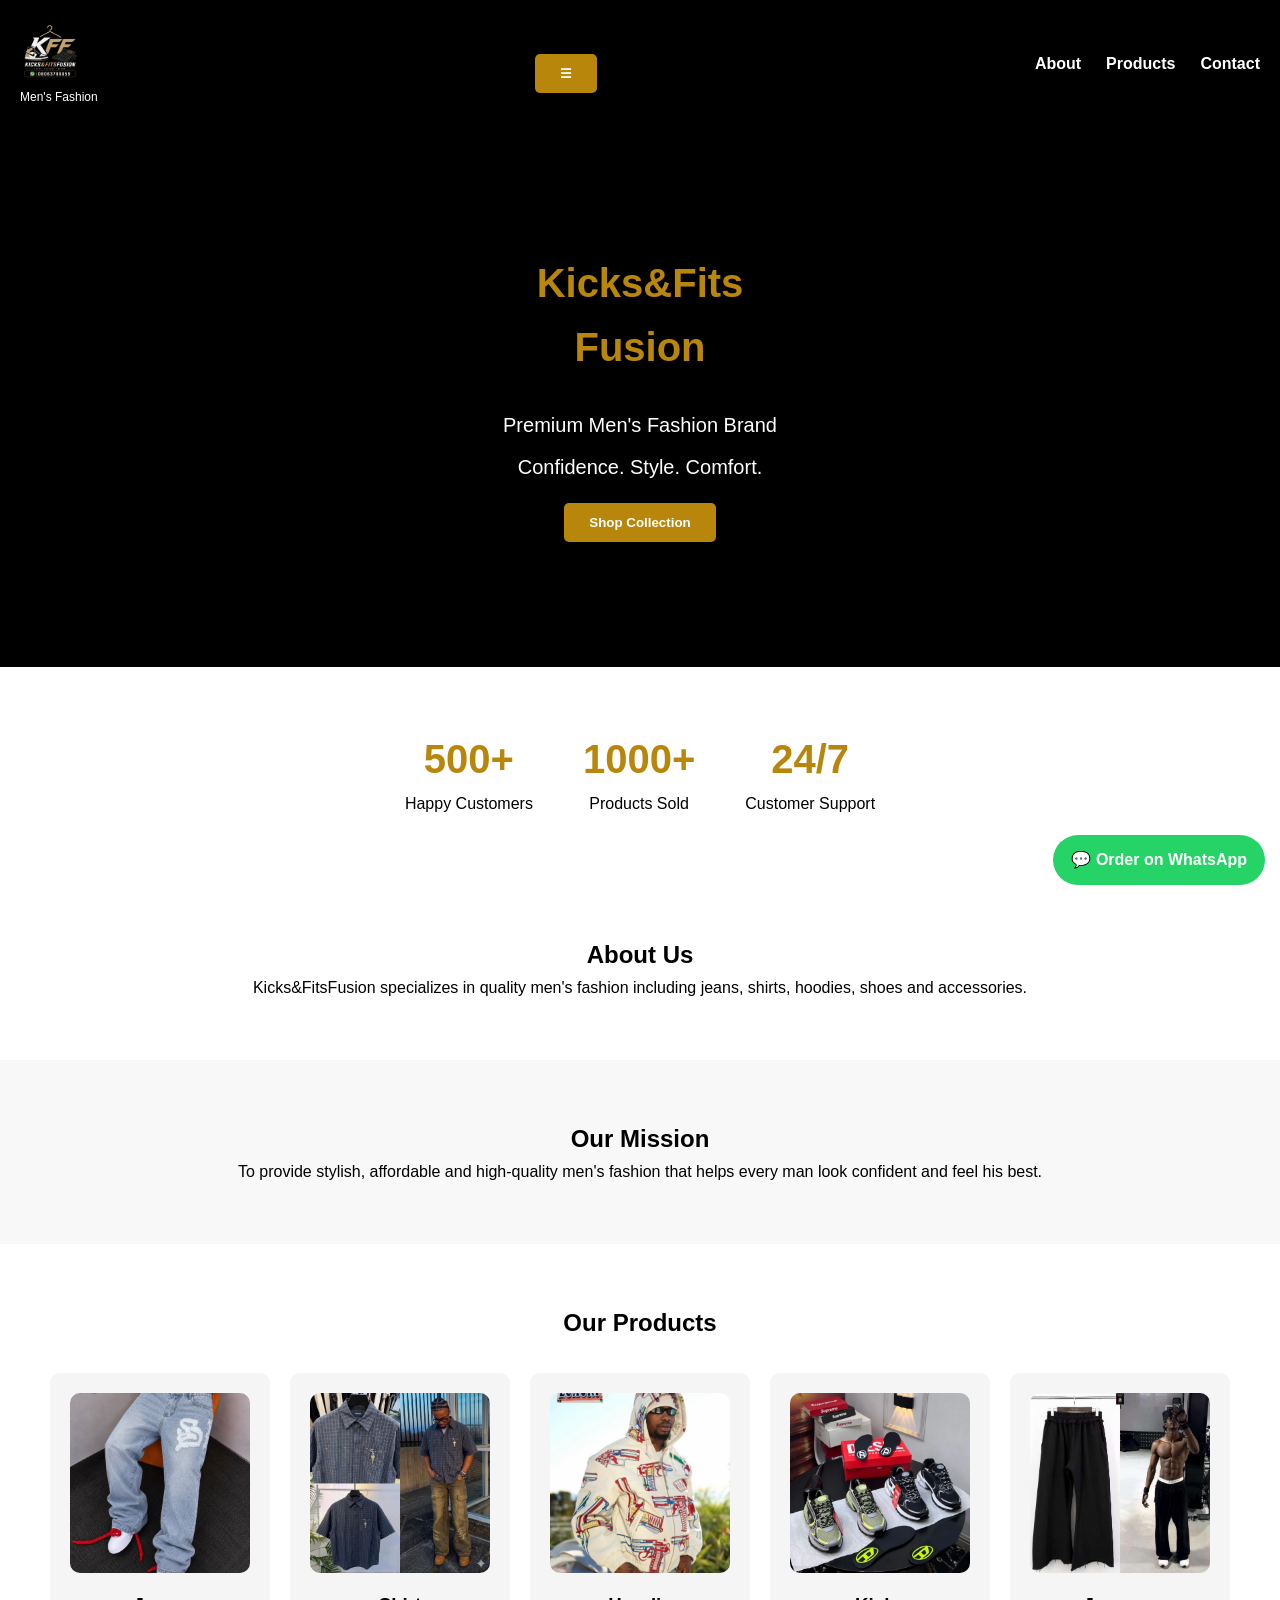
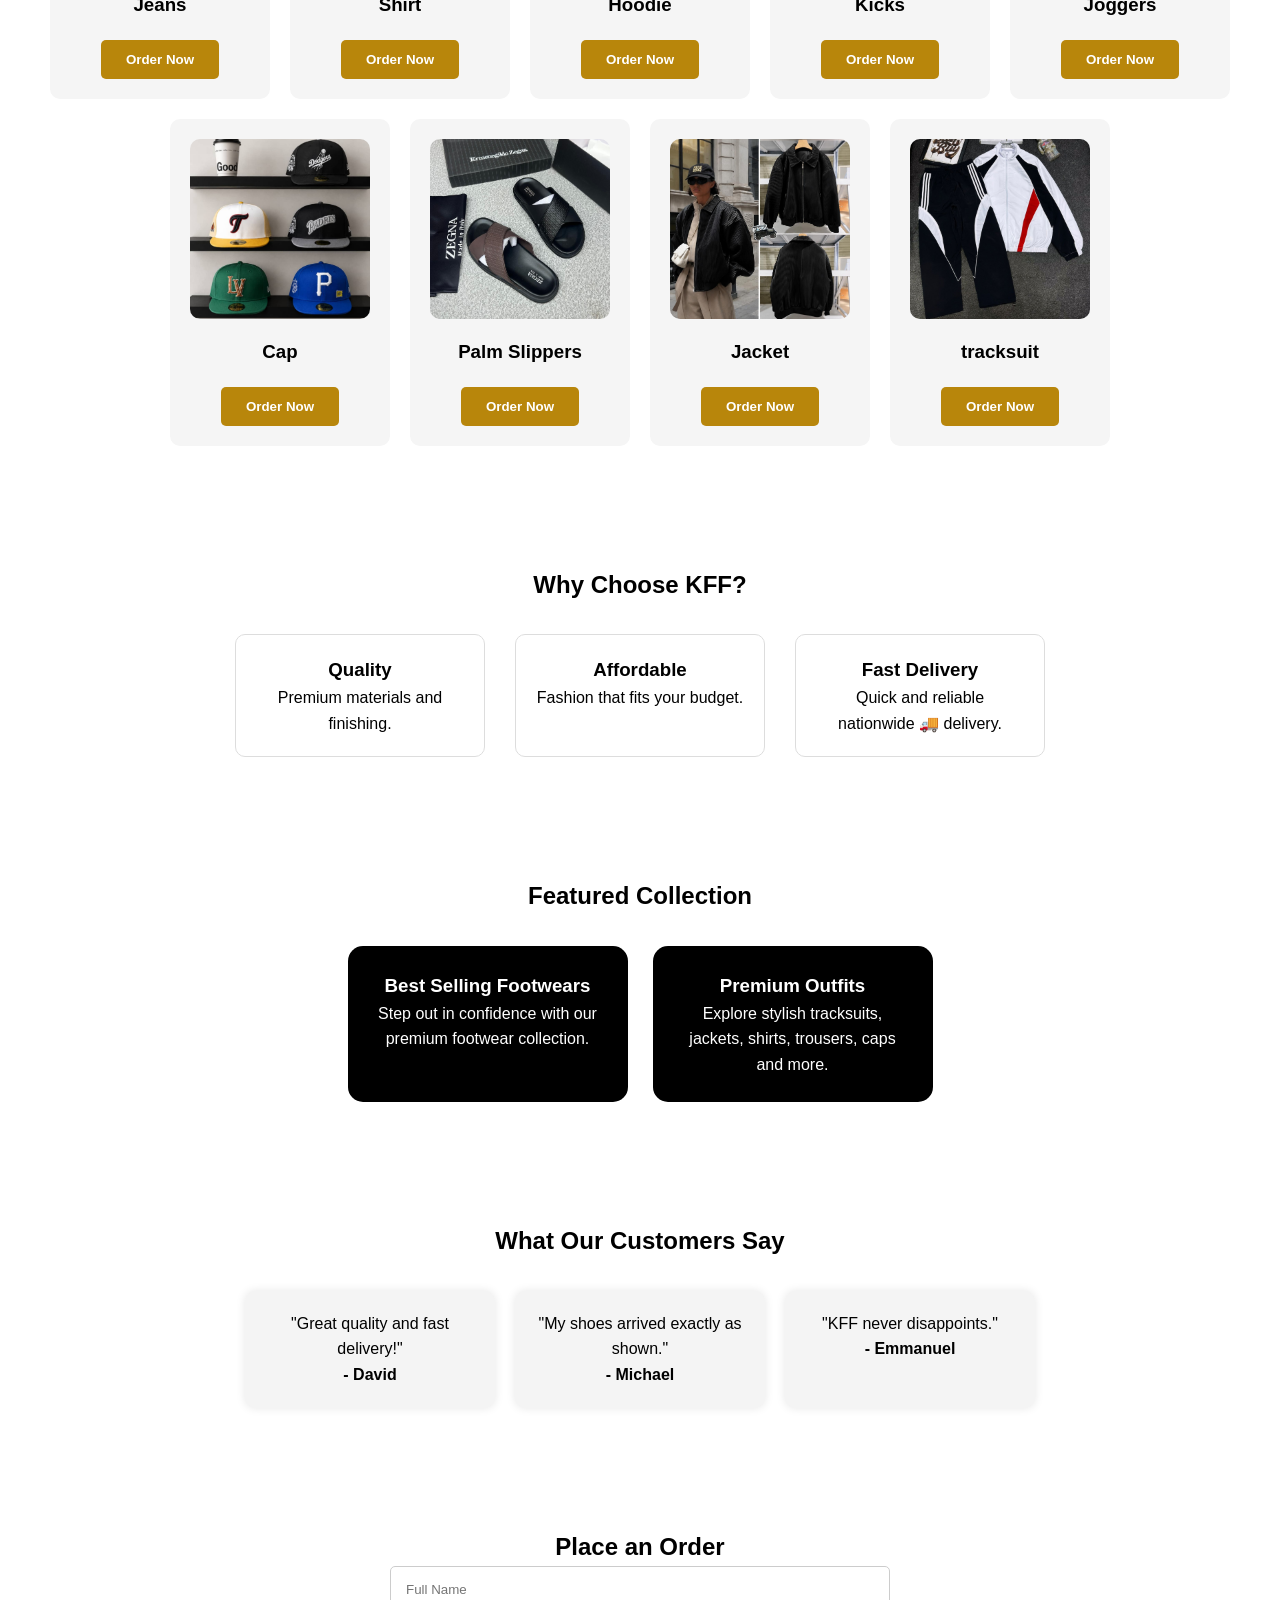
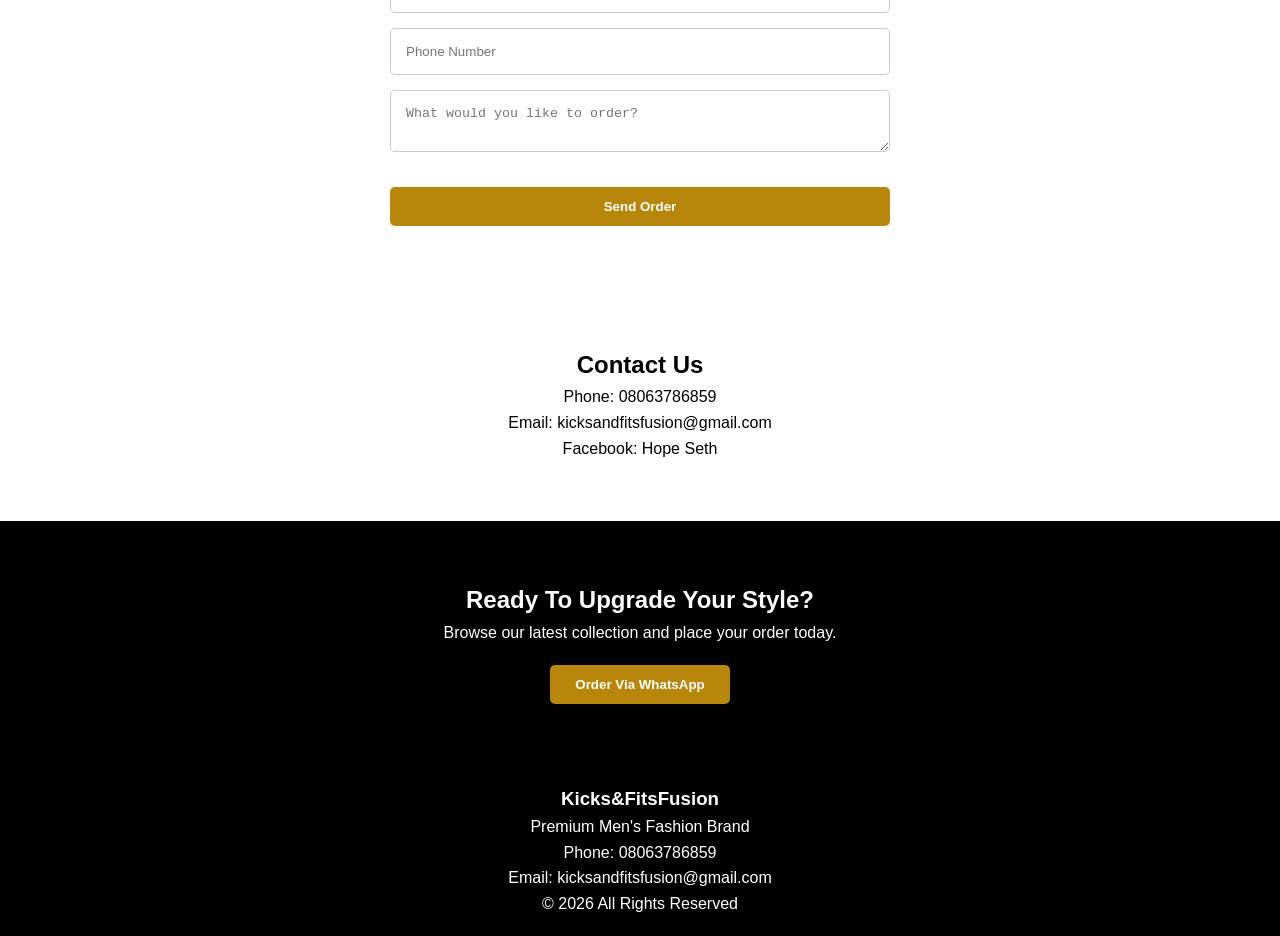
==== commit acbe4c90: "Add files via upload" ====
--- a/index.html
+++ b/index.html
@@ -165,12 +165,14 @@
 <section class="order-form">
 <h2>Place an Order</h2>
 
-<form>
-<input type="text" placeholder="Full Name" required>
-<input type="tel" placeholder="Phone Number" required>
-<textarea placeholder="What would you like to order?"></textarea>
+<form onsubmit="sendFormOrder(event)">
+<input type="text" id="custName" placeholder="Full Name" required>
+<input type="tel" id="custPhone" placeholder="Phone Number" required>
+<textarea id="custOrder" placeholder="What would you like to order?" required></textarea>
 <button type="submit">Send Order</button>
 </form>
+
+</section>
 
 </section>
 
